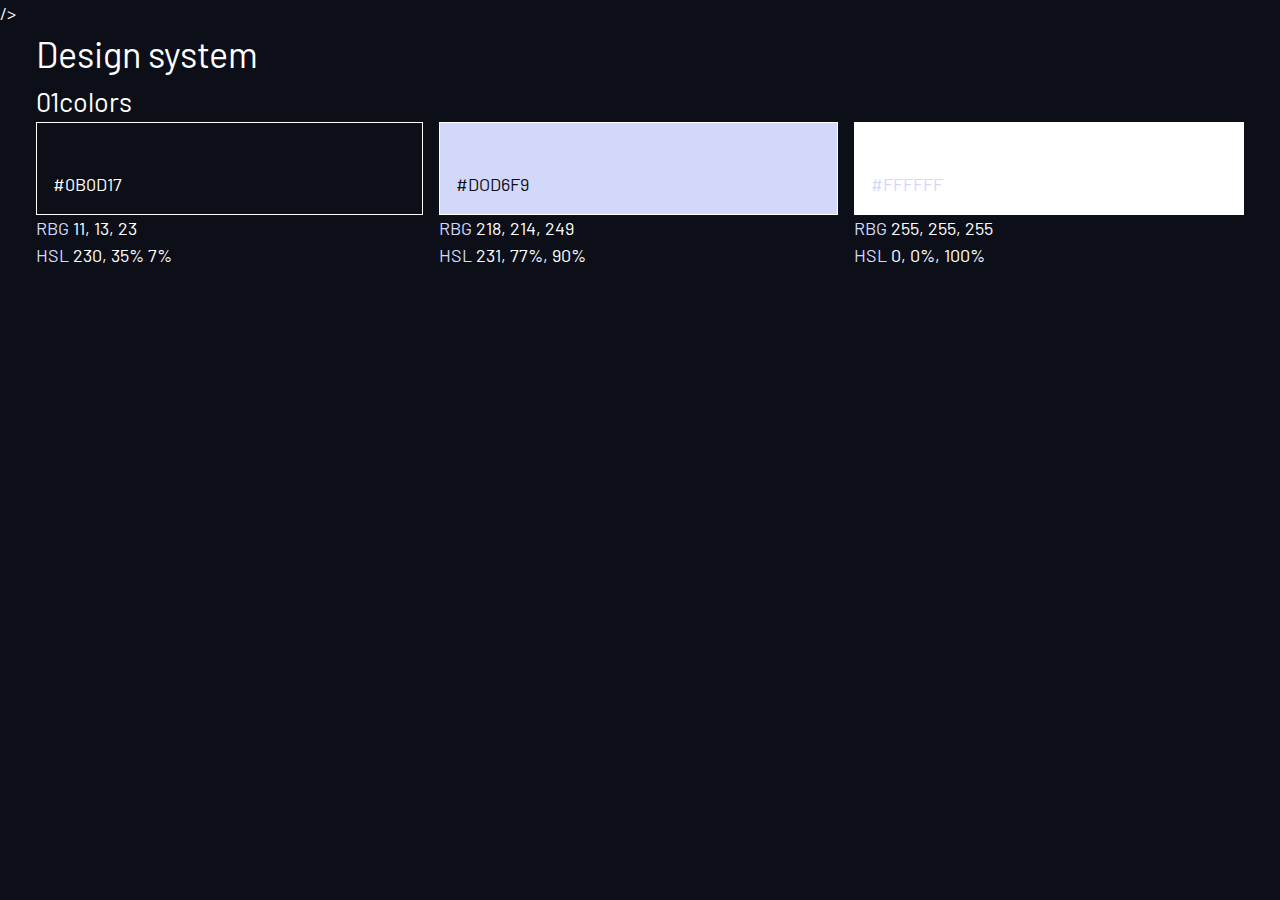
==== starter-code/design-system.html @ a3d64b59 "first day!" ====
<html>
  <head>
    <title>Design system</title>
    <!-- Google fonts -->
    <link rel="preconnect" href="https://fonts.googleapis.com" />
    <link rel="preconnect" href="https://fonts.gstatic.com" crossorigin />
    <link
      href="https://fonts.googleapis.com/css2?family=Barlow+Condensed:wght@400;700&family=Bellefair&family=Barlow:wght@400;700&display=swap"
      rel="stylesheet"
    />
    <link rel="stylesheet" href="./index.css" />
    />
    <style></style>
  </head>
  <body>
    <div class="container">
      <h1>Design system</h1>

      <section id="colors">
        <h2><span>01</span>colors</h2>
        <div class="flex">
          <div style="flex-grow: 1">
            <div
              class="bg-dark text-white"
              style="padding: 3rem 1rem 1rem; border: 1px solid white"
            >
              #0B0D17
            </div>
            <p><span class="text-accent">RBG</span> 11, 13, 23</p>
            <p><span class="text-accent">HSL</span> 230, 35% 7%</p>
          </div>

          <div style="flex-grow: 1">
            <div
              class="bg-accent text-dark"
              style="padding: 3rem 1rem 1rem; border: 1px solid white"
            >
              #DOD6F9
            </div>
            <p><span class="text-accent">RBG</span> 218, 214, 249</p>
            <p><span class="text-accent">HSL</span> 231, 77%, 90%</p>
          </div>

          <div style="flex-grow: 1">
            <div
              class="bg-white text-accent"
              style="padding: 3rem 1rem 1rem; border: 1px solid white"
            >
              #FFFFFF
            </div>
            <p><span class="text-accent">RBG</span> 255, 255, 255</p>
            <p><span class="text-accent">HSL</span> 0, 0%, 100%</p>
          </div>
        </div>
      </section>
    </div>

    <script src="index.pack.js"></script>
  </body>
</html>
---- starter-code/index.css ----
/* --------------- */
/* Custom properties           */
/* --------------- */

:root {
  /* colors */
  --clr-dark: hsl(230 35% 7%);
  --clr-light: hsl(231 77% 90%);
  --clr-white: hsl(0 0% 100%);

  /* font-sizes */
  --fs-900: 9.375rem;
  --fs-800: 6.25rem;
  --fs-700: 3.5rem;
  --fs-600: 2rem;
  --fs-500: 1.75rem;
  --fs-400: 1.125rem;
  --fs-300: 1rem;
  --fs-200: 0.875rem;

  /* font-families */
  --ff-serif: "Ballefair", serif;
  --ff-sans-cond: "Barlow", sans-serif;
  --ff-sans-normal: "Barlow", sans-serif;
}

/* --------------- */
/* Reset           */
/* --------------- */

/* Box sizing */
*,
*::before,
*::after {
  box-sizing: border-box;
}

/* Reset margins */

body,
h1,
h2,
h3,
h4,
h5,
p,
figure,
picture {
  margin: 0;
}

h1,
h2,
h3,
h4,
h5,
h6,
p {
  font-weight: 400;
}

/* set up the body */

body {
  font-family: var(--ff-sans-normal);
  font-size: var(--fs-400);
  color: var(--clr-white);
  background-color: var(--clr-dark);
  line-height: 1.5;
  min-height: 100vh;
}

/*  images */

img,
picture {
  max-width: 100%;
  display: block;
}

/* form elements */

input,
button,
textarea,
select {
  font: inherit;
}

/* remove animation with people who've turned them off */

@media (prefers-reduced-motion: reduce) {
  *,
  *::before,
  *::after {
    animation-duration: 0.01ms !important;
    animation-iteration-count: 1 !important;
    transition-duration: 0.01ms !important;
    scroll-behavior: auto !important;
  }
}

/* --------------- */
/* Utility classes           */
/* --------------- */

.flex {
  display: flex;
  gap: var(--gap, 1rem);
}

.grid {
  display: grid;
  gap: var(--gap, 1rem);
}

.container {
  padding-inline: 2em;
  margin-inline: auto;
  max-width: 80rem;
}

.sr-only {
  position: absolute;
  width: 1px;
  height: 1px;
  padding: 0;
  margin: -1px;
  overflow: hidden;
  clip: rect(0, 0, 0, 0);
  white-space: nowrap; /*added line*/
  border: 0;
}
/* colors */

.bg-dark {
  background-color: var(--clr-dark);
}

.bg-accent {
  background-color: var(--clr-light);
}

.bg-white {
  background-color: var(--clr-white);
}

.text-dark {
  color: var(--clr-dark);
}

.text-accent {
  color: var(--clr-light);
}

.text-white {
  color: var(--clr-white);
}

/* typography */

.ff-serif {
  font-family: var(--ff-serif);
}
.ff-sans-cond {
  font-family: var(--ff-sans-cond);
}
.ff-sans-normal {
  font-family: var(--ff-sans-normal);
}

.letter-spacing-1 {
  letter-spacing: 4.75px;
}
.letter-spacing-2 {
  letter-spacing: 2.7px;
}
.letter-spacing-3 {
  letter-spacing: 2.35px;
}

.uppercase {
  text-transform: uppercase;
}

.fs-900 {
  font-size: var(--fs-900);
}
.fs-800 {
  font-size: var(--fs-800);
}
.fs-700 {
  font-size: var(--fs-700);
}
.fs-600 {
  font-size: var(--fs-600);
}
.fs-500 {
  font-size: var(--fs-500);
}
.fs-400 {
  font-size: var(--fs-400);
}
.fs-300 {
  font-size: var(--fs-300);
}
.fs-200 {
  font-size: var(--fs-200);
}

.fs-900,
.fs-800,
.fs-700,
.fs-600 {
  line-height: 1.1;
}
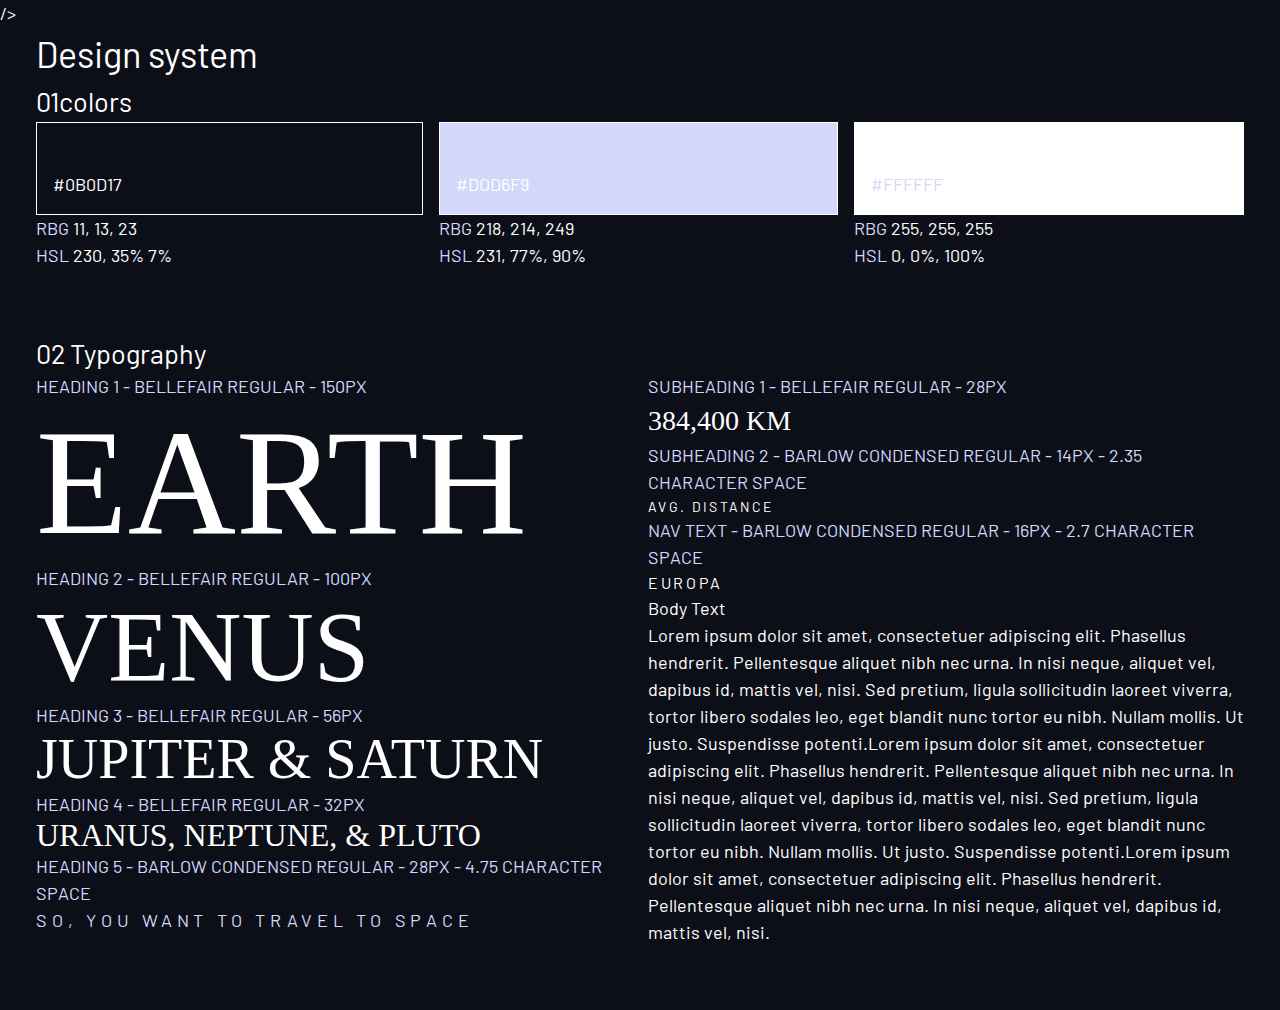
==== commit 4f979f68: "update" ====
--- a/starter-code/design-system.html
+++ b/starter-code/design-system.html
@@ -53,6 +53,89 @@
           </div>
         </div>
       </section>
+      <section id="typography" style="margin: 4rem 0">
+        <h2><span>02 </span>Typography</h2>
+        <div class="flex">
+          <div style="flex-basis: 100%">
+            <div>
+              <p class="text-accent">Heading 1 - Bellefair Regular - 150px</p>
+              <p class="fs-900 ff-serif uppercase">Earth</p>
+            </div>
+            <div>
+              <p class="text-accent">Heading 2 - Bellefair Regular - 100px</p>
+              <p class="fs-800 ff-serif uppercase">Venus</p>
+            </div>
+            <div>
+              <p class="text-accent">Heading 3 - Bellefair Regular - 56px</p>
+              <p class="fs-700 ff-serif uppercase">Jupiter & Saturn</p>
+            </div>
+            <div>
+              <p class="text-accent">Heading 4 - Bellefair Regular - 32px</p>
+              <p class="fs-600 ff-serif uppercase">Uranus, Neptune, & Pluto</p>
+            </div>
+            <div>
+              <p class="text-accent">
+                Heading 5 - Barlow Condensed Regular - 28px - 4.75 Character
+                Space
+              </p>
+              <p
+                class="
+                  text-accent
+                  fs-500
+                  ff-sans-cond
+                  uppercase
+                  letter-spacing-1
+                "
+              >
+                So, you want to travel to space
+              </p>
+            </div>
+          </div>
+
+          <div style="flex-basis: 100%">
+            <div>
+              <p class="text-accent">Subheading 1 - Bellefair Regular - 28px</p>
+              <p class="fs-500 ff-serif uppercase">384,400 km</p>
+            </div>
+            <div>
+              <p class="text-accent">
+                Subheading 2 - Barlow Condensed Regular - 14px - 2.35 Character
+                Space
+              </p>
+              <p class="fs-200 uppercase ff-sans-cond letter-spacing-3">
+                Avg. Distance
+              </p>
+            </div>
+            <div>
+              <p class="text-accent">
+                Nav Text - Barlow Condensed Regular - 16px - 2.7 Character Space
+              </p>
+              <p class="fs-300 uppercase ff-sans-cond letter-spacing-2">
+                Europa
+              </p>
+            </div>
+            <div>
+              <p>Body Text</p>
+              <p>
+                Lorem ipsum dolor sit amet, consectetuer adipiscing elit.
+                Phasellus hendrerit. Pellentesque aliquet nibh nec urna. In nisi
+                neque, aliquet vel, dapibus id, mattis vel, nisi. Sed pretium,
+                ligula sollicitudin laoreet viverra, tortor libero sodales leo,
+                eget blandit nunc tortor eu nibh. Nullam mollis. Ut justo.
+                Suspendisse potenti.Lorem ipsum dolor sit amet, consectetuer
+                adipiscing elit. Phasellus hendrerit. Pellentesque aliquet nibh
+                nec urna. In nisi neque, aliquet vel, dapibus id, mattis vel,
+                nisi. Sed pretium, ligula sollicitudin laoreet viverra, tortor
+                libero sodales leo, eget blandit nunc tortor eu nibh. Nullam
+                mollis. Ut justo. Suspendisse potenti.Lorem ipsum dolor sit
+                amet, consectetuer adipiscing elit. Phasellus hendrerit.
+                Pellentesque aliquet nibh nec urna. In nisi neque, aliquet vel,
+                dapibus id, mattis vel, nisi.
+              </p>
+            </div>
+          </div>
+        </div>
+      </section>
     </div>
 
     <script src="index.pack.js"></script>
--- a/starter-code/index.css
+++ b/starter-code/index.css
@@ -4,7 +4,7 @@
 
 :root {
   /* colors */
-  --clr-dark: hsl(230 35% 7%);
+  --clr-dark: 230 35% 7%;
   --clr-light: hsl(231 77% 90%);
   --clr-white: hsl(0 0% 100%);
 
@@ -65,7 +65,7 @@
   font-family: var(--ff-sans-normal);
   font-size: var(--fs-400);
   color: var(--clr-white);
-  background-color: var(--clr-dark);
+  background-color: hsl(var(--clr-dark));
   line-height: 1.5;
   min-height: 100vh;
 }
@@ -214,3 +214,13 @@
 .fs-600 {
   line-height: 1.1;
 }
+
+h2 {
+  font-family: var(--ff-sans-cond);
+}
+
+.text-accent {
+  font-family: var(--ff-sans-normal);
+  text-transform: uppercase;
+  font-size: var(--fs-400);
+}
